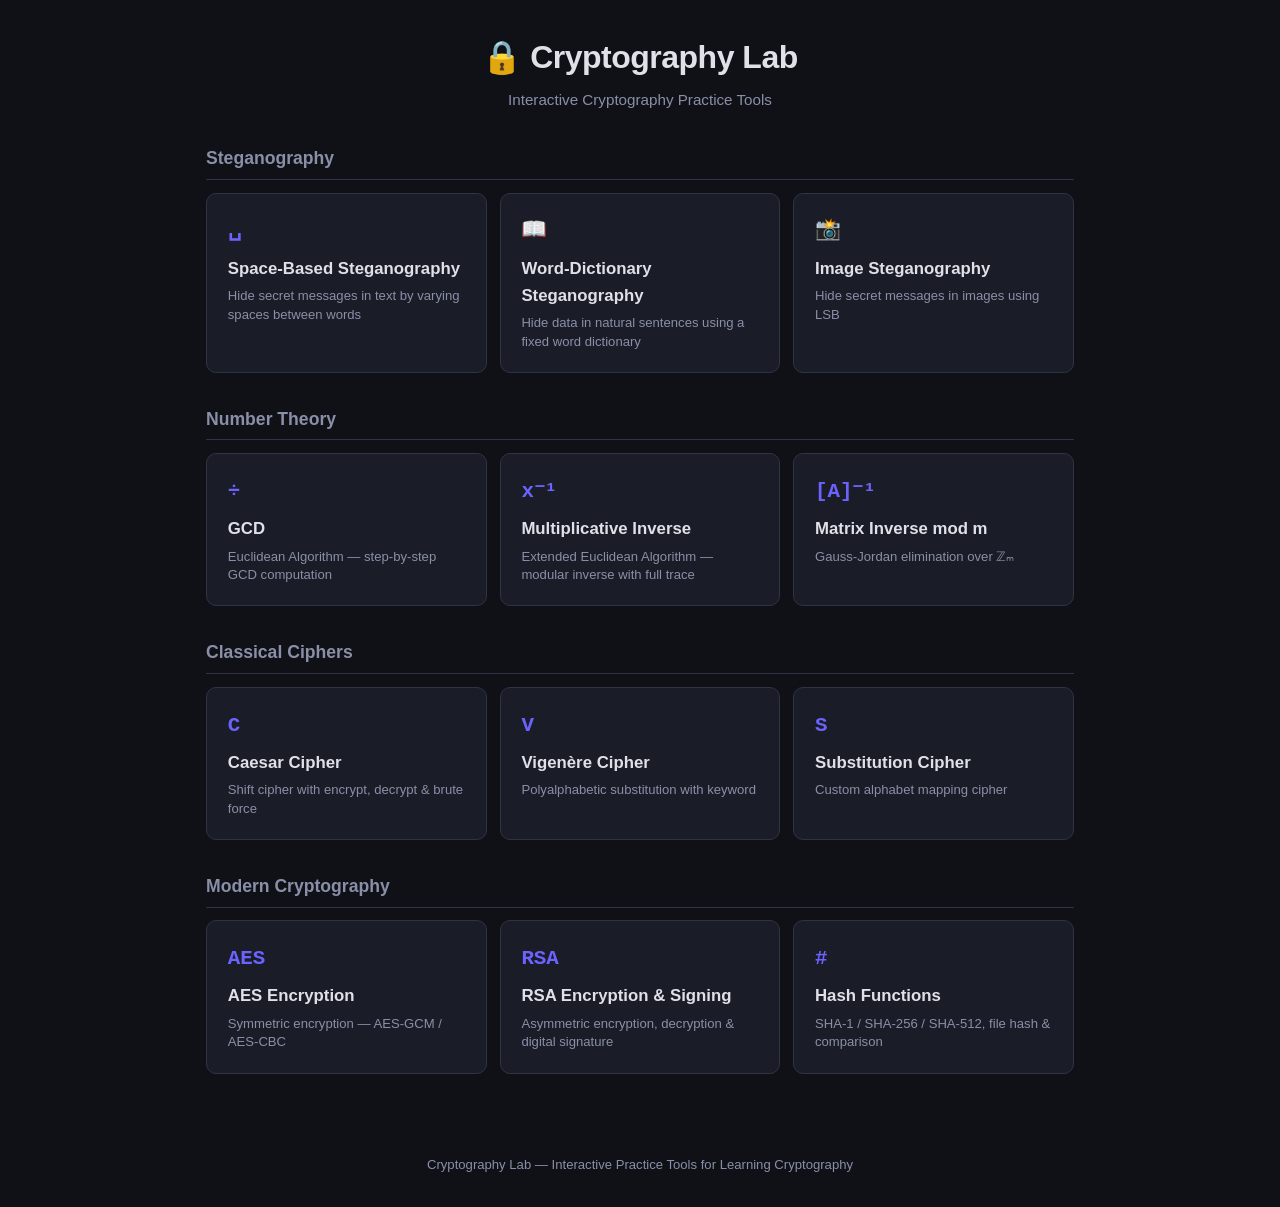
==== index.html @ 2bc370bc "Initial commit" ====
<!DOCTYPE html>
<html lang="en">
<head>
    <meta charset="UTF-8">
    <meta name="viewport" content="width=device-width, initial-scale=1.0">
    <title>Cryptography Lab</title>
    <link rel="stylesheet" href="css/style.css">
</head>
<body>
    <header>
        <h1>&#128274; Cryptography Lab</h1>
        <p class="subtitle">Interactive Cryptography Practice Tools</p>
    </header>

    <main id="app"></main>

    <footer>
        <p>Cryptography Lab &mdash; Interactive Practice Tools for Learning Cryptography</p>
    </footer>

    <script src="js/tools-config.js"></script>
    <script src="js/template.js"></script>
    <script>generateIndex('app');</script>
</body>
</html>
---- css/style.css ----
/* ===== Reset & Base ===== */
*, *::before, *::after { box-sizing: border-box; margin: 0; padding: 0; }

:root {
    --bg: #0f1117;
    --surface: #1a1d27;
    --surface2: #232734;
    --border: #2e3345;
    --text: #e0e0e8;
    --text-dim: #8a8fa8;
    --accent: #6c63ff;
    --accent-hover: #5a52e0;
    --green: #4caf50;
    --red: #ef5350;
    --orange: #ff9800;
    --radius: 10px;
    --font-mono: 'Courier New', Consolas, monospace;
}

body {
    font-family: -apple-system, BlinkMacSystemFont, 'Segoe UI', Roboto, sans-serif;
    background: var(--bg);
    color: var(--text);
    line-height: 1.6;
    min-height: 100vh;
}

/* ===== Header ===== */
header {
    text-align: center;
    padding: 2rem 1rem 1rem;
}

header h1 {
    font-size: 2rem;
    font-weight: 700;
    letter-spacing: -0.5px;
}

header h1 a {
    color: inherit;
    text-decoration: none;
}

header h1 a:hover {
    color: var(--accent);
}

header .subtitle {
    color: var(--text-dim);
    font-size: 0.95rem;
    margin-top: 0.3rem;
}

/* ===== Breadcrumb nav ===== */
.breadcrumb {
    max-width: 900px;
    margin: 0 auto;
    padding: 0 1rem;
    font-size: 0.85rem;
}

.breadcrumb a {
    color: var(--accent);
    text-decoration: none;
}

.breadcrumb a:hover {
    text-decoration: underline;
}

.breadcrumb span {
    color: var(--text-dim);
}

/* ===== Landing page cards ===== */
.card-grid {
    margin-bottom: 2rem;
}

.section-title {
    font-size: 1.1rem;
    color: var(--text-dim);
    margin-bottom: 0.8rem;
    padding-bottom: 0.4rem;
    border-bottom: 1px solid var(--border);
}

.cards {
    display: grid;
    grid-template-columns: repeat(auto-fill, minmax(250px, 1fr));
    gap: 0.8rem;
}

.nav-card {
    display: block;
    background: var(--surface);
    border: 1px solid var(--border);
    border-radius: var(--radius);
    padding: 1.3rem;
    text-decoration: none;
    color: var(--text);
    transition: border-color 0.2s, transform 0.15s;
}

.nav-card:hover {
    border-color: var(--accent);
    transform: translateY(-2px);
}

.nav-card-icon {
    display: inline-block;
    font-family: var(--font-mono);
    font-size: 1.3rem;
    font-weight: 700;
    color: var(--accent);
    margin-bottom: 0.5rem;
}

.nav-card h3 {
    font-size: 1.05rem;
    margin-bottom: 0.3rem;
}

.nav-card p {
    font-size: 0.82rem;
    color: var(--text-dim);
    line-height: 1.4;
}

/* ===== Main ===== */
main {
    max-width: 900px;
    margin: 0 auto;
    padding: 1rem;
}

/* ===== Tool Card ===== */
.tool-card {
    background: var(--surface);
    border: 1px solid var(--border);
    border-radius: var(--radius);
    padding: 1.5rem;
    margin-bottom: 1.2rem;
}

.tool-card h2 {
    font-size: 1.25rem;
    margin-bottom: 0.4rem;
}

.tool-card .description {
    color: var(--text-dim);
    font-size: 0.88rem;
    margin-bottom: 1rem;
}

/* ===== Inputs ===== */
.input-row {
    display: flex;
    gap: 0.8rem;
    align-items: flex-end;
    margin-bottom: 0.8rem;
    flex-wrap: wrap;
}

.input-group {
    display: flex;
    flex-direction: column;
    gap: 0.3rem;
}

.input-group.flex-grow {
    flex: 1;
    min-width: 200px;
}

label {
    font-size: 0.82rem;
    color: var(--text-dim);
    font-weight: 500;
}

input[type="text"],
input[type="number"],
textarea,
select {
    background: var(--bg);
    color: var(--text);
    border: 1px solid var(--border);
    border-radius: 6px;
    padding: 0.55rem 0.75rem;
    font-size: 0.9rem;
    font-family: var(--font-mono);
    outline: none;
    transition: border-color 0.2s;
    width: 100%;
}

input:focus, textarea:focus, select:focus {
    border-color: var(--accent);
}

textarea {
    resize: vertical;
}

/* ===== Buttons ===== */
.btn-row {
    display: flex;
    gap: 0.5rem;
    margin-bottom: 0.8rem;
    flex-wrap: wrap;
    align-items: center;
}

.btn {
    background: var(--accent);
    color: #fff;
    border: none;
    padding: 0.55rem 1.2rem;
    border-radius: 6px;
    cursor: pointer;
    font-size: 0.88rem;
    font-weight: 500;
    transition: background 0.2s;
    white-space: nowrap;
}

.btn:hover { background: var(--accent-hover); }

.btn-secondary {
    background: var(--surface2);
    border: 1px solid var(--border);
}

.btn-secondary:hover {
    background: var(--border);
}

.btn-accent {
    background: var(--orange);
}

.btn-accent:hover {
    background: #e68a00;
}

.btn-copy {
    background: none;
    border: none;
    cursor: pointer;
    font-size: 1rem;
    padding: 0.2rem 0.4rem;
    border-radius: 4px;
    transition: background 0.2s;
}

.btn-copy:hover {
    background: var(--surface2);
}

/* ===== Output ===== */
.output-area {
    background: var(--bg);
    border: 1px solid var(--border);
    border-radius: 6px;
    padding: 1rem;
    font-family: var(--font-mono);
    font-size: 0.88rem;
    line-height: 1.7;
    white-space: pre-wrap;
    word-break: break-all;
    min-height: 2.5rem;
    margin-top: 0.6rem;
}

.output-area:empty { display: none; }

.output-area .result { color: var(--green); font-weight: 700; margin-top: 0.5rem; }
.output-area .error { color: var(--red); font-weight: 600; }
.output-area .highlight { color: var(--accent); font-weight: 600; }

/* ===== Hash Results ===== */
.hash-results { margin-top: 0.8rem; }

.hash-row {
    display: flex;
    align-items: center;
    gap: 0.8rem;
    padding: 0.6rem 0;
    border-bottom: 1px solid var(--border);
}

.hash-row:last-child { border-bottom: none; }

.hash-label {
    font-size: 0.82rem;
    font-weight: 600;
    color: var(--accent);
    min-width: 65px;
}

.hash-value {
    font-family: var(--font-mono);
    font-size: 0.82rem;
    color: var(--text);
    word-break: break-all;
    flex: 1;
}

/* ===== Drop Zone ===== */
.drop-zone {
    border: 2px dashed var(--border);
    border-radius: var(--radius);
    padding: 2rem;
    text-align: center;
    color: var(--text-dim);
    cursor: pointer;
    transition: border-color 0.2s, background 0.2s;
    margin-bottom: 0.8rem;
}

.drop-zone:hover, .drop-zone.dragover {
    border-color: var(--accent);
    background: rgba(108, 99, 255, 0.05);
}

/* ===== Step Table ===== */
.step-table {
    width: 100%;
    border-collapse: collapse;
    margin: 0.5rem 0;
    font-family: var(--font-mono);
    font-size: 0.85rem;
}

.step-table th {
    background: var(--surface2);
    color: var(--accent);
    padding: 0.4rem 0.6rem;
    text-align: center;
    border: 1px solid var(--border);
    font-weight: 600;
}

.step-table td {
    padding: 0.35rem 0.6rem;
    text-align: center;
    border: 1px solid var(--border);
    word-break: break-all;
    max-width: 300px;
}

.step-table tr:nth-child(even) {
    background: rgba(255,255,255,0.02);
}

/* ===== Matrix Grid ===== */
.matrix-grid {
    display: inline-grid;
    gap: 4px;
    margin-top: 0.3rem;
}

.matrix-grid input {
    width: 60px;
    text-align: center;
    padding: 0.4rem;
    font-family: var(--font-mono);
    font-size: 0.9rem;
    background: var(--bg);
    color: var(--text);
    border: 1px solid var(--border);
    border-radius: 4px;
}

.matrix-grid input:focus {
    border-color: var(--accent);
    outline: none;
}

.matrix-display {
    display: inline-grid;
    gap: 2px;
    margin: 0.5rem 0;
    padding: 0.5rem;
    border-left: 3px solid var(--accent);
    border-right: 3px solid var(--accent);
    border-radius: 2px;
}

.matrix-display span {
    text-align: center;
    padding: 0.25rem 0.5rem;
    font-family: var(--font-mono);
    font-size: 0.88rem;
}

/* ===== Canvas preview (stego) ===== */
.canvas-row {
    display: flex;
    gap: 1rem;
    margin: 1rem 0;
    flex-wrap: wrap;
}

.canvas-box {
    flex: 1;
    min-width: 200px;
}

.canvas-box label {
    display: block;
    margin-bottom: 0.4rem;
    font-weight: 600;
    color: var(--accent);
}

.canvas-box canvas {
    max-width: 100%;
    border: 1px solid var(--border);
    border-radius: 6px;
    background: #000;
}

/* ===== LSB bit cells ===== */
.bit-grid {
    display: grid;
    grid-template-columns: repeat(9, auto);
    gap: 2px;
    margin: 0.5rem 0;
    font-family: var(--font-mono);
    font-size: 0.82rem;
}

.bit-cell {
    padding: 0.3rem 0.4rem;
    text-align: center;
    border: 1px solid var(--border);
    border-radius: 3px;
}

.bit-cell.lsb {
    font-weight: 700;
}

.bit-cell.lsb-changed {
    color: var(--red);
    font-weight: 700;
}

.bit-cell.lsb-same {
    color: var(--green);
    font-weight: 700;
}

/* ===== Match indicator ===== */
.match { color: var(--green); font-weight: 700; }
.no-match { color: var(--red); font-weight: 700; }

/* ===== Tool Navigation (prev/next) ===== */
.tool-nav {
    display: flex;
    justify-content: space-between;
    align-items: center;
    margin-top: 1.5rem;
    padding: 1rem 0;
    border-top: 1px solid var(--border);
    gap: 0.5rem;
}

.tool-nav-link {
    color: var(--accent);
    text-decoration: none;
    font-size: 0.88rem;
    padding: 0.4rem 0.8rem;
    border: 1px solid var(--border);
    border-radius: 6px;
    transition: background 0.2s, border-color 0.2s;
    white-space: nowrap;
}

.tool-nav-link:hover {
    background: var(--surface);
    border-color: var(--accent);
}

.tool-nav-home {
    color: var(--text-dim);
    text-decoration: none;
    font-size: 0.82rem;
}

.tool-nav-home:hover {
    color: var(--accent);
}

/* ===== Footer ===== */
footer {
    text-align: center;
    padding: 2rem 1rem;
    color: var(--text-dim);
    font-size: 0.82rem;
}

/* ===== Responsive ===== */
@media (max-width: 600px) {
    header h1 { font-size: 1.4rem; }
    .cards { grid-template-columns: 1fr; }
    .tool-card { padding: 1rem; }
    .input-row { flex-direction: column; }
}
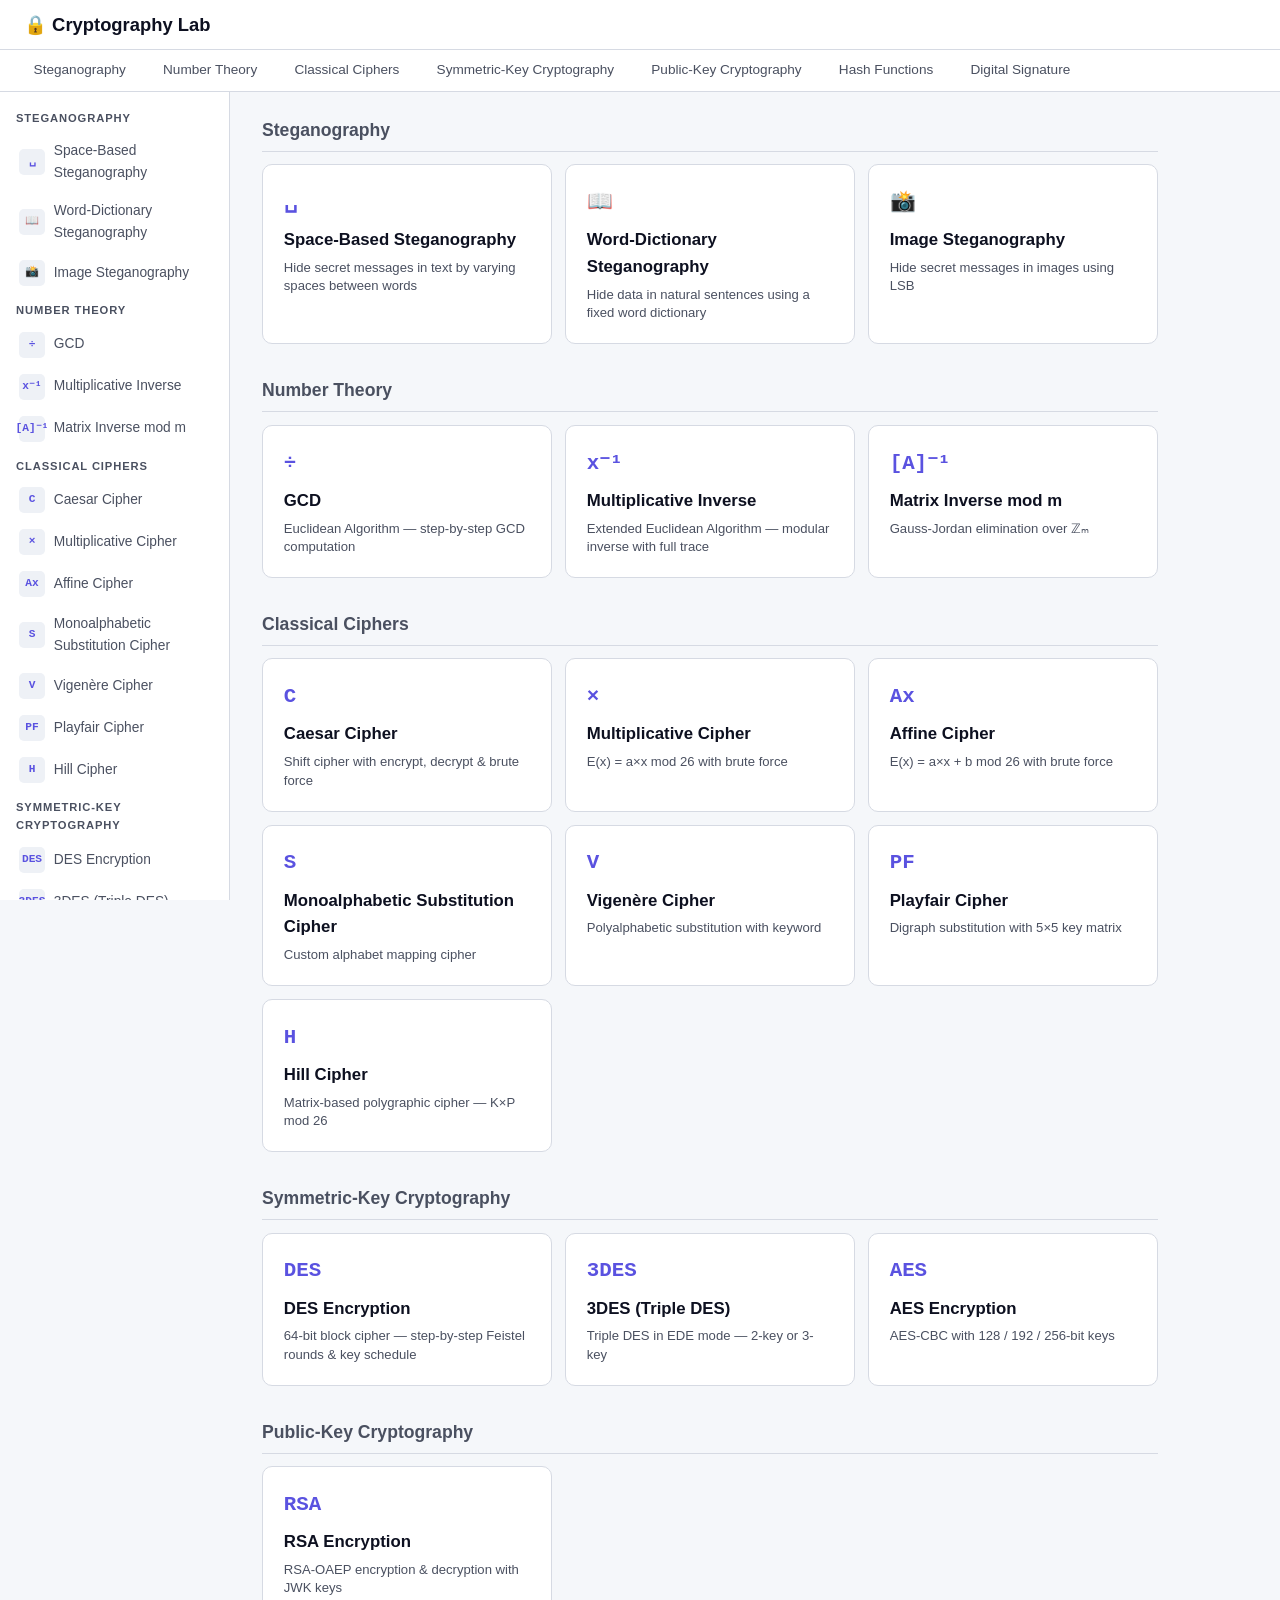
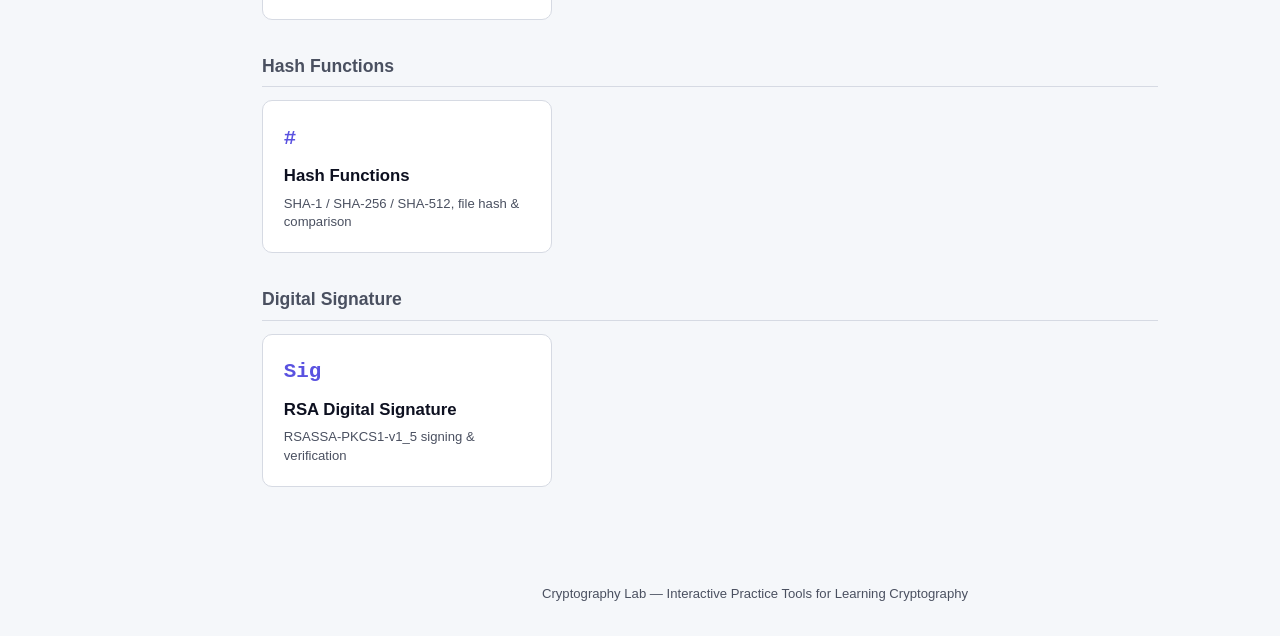
==== commit 67761cb4: "Update homepage contents" ====
--- a/index.html
+++ b/index.html
@@ -8,18 +8,23 @@
 </head>
 <body>
     <header>
-        <h1>&#128274; Cryptography Lab</h1>
-        <p class="subtitle">Interactive Cryptography Practice Tools</p>
+        <h1><a href="index.html">&#128274; Cryptography Lab</a></h1>
     </header>
 
-    <main id="app"></main>
+    <nav class="tabbar" id="tabbar"></nav>
+    <nav class="sidebar" id="sidebar"></nav>
+
+    <main>
+        <div id="tool-content"></div>
+    </main>
 
     <footer>
         <p>Cryptography Lab &mdash; Interactive Practice Tools for Learning Cryptography</p>
     </footer>
 
     <script src="js/tools-config.js"></script>
+    <script src="js/main.js"></script>
     <script src="js/template.js"></script>
-    <script>generateIndex('app');</script>
+    <script>initApp();</script>
 </body>
 </html>
--- a/css/style.css
+++ b/css/style.css
@@ -2,19 +2,22 @@
 *, *::before, *::after { box-sizing: border-box; margin: 0; padding: 0; }
 
 :root {
-    --bg: #0f1117;
-    --surface: #1a1d27;
-    --surface2: #232734;
-    --border: #2e3345;
-    --text: #e0e0e8;
-    --text-dim: #8a8fa8;
-    --accent: #6c63ff;
-    --accent-hover: #5a52e0;
-    --green: #4caf50;
-    --red: #ef5350;
-    --orange: #ff9800;
+    --bg: #f5f7fa;
+    --surface: #ffffff;
+    --surface2: #eef1f6;
+    --border: #d6dae3;
+    --text: #0d1020;
+    --text-dim: #4a5060;
+    --accent: #5a52e0;
+    --accent-hover: #463db8;
+    --green: #2e7d32;
+    --red: #c62828;
+    --orange: #d97706;
     --radius: 10px;
     --font-mono: 'Courier New', Consolas, monospace;
+    --header-h: 50px;
+    --tabbar-h: 42px;
+    --sidebar-w: 230px;
 }
 
 body {
@@ -27,14 +30,20 @@
 
 /* ===== Header ===== */
 header {
-    text-align: center;
-    padding: 2rem 1rem 1rem;
+    position: fixed;
+    top: 0; left: 0; right: 0;
+    height: var(--header-h);
+    background: var(--surface);
+    border-bottom: 1px solid var(--border);
+    display: flex;
+    align-items: center;
+    padding: 0 1.5rem;
+    z-index: 100;
 }
 
 header h1 {
-    font-size: 2rem;
+    font-size: 1.15rem;
     font-weight: 700;
-    letter-spacing: -0.5px;
 }
 
 header h1 a {
@@ -46,18 +55,127 @@
     color: var(--accent);
 }
 
-header .subtitle {
-    color: var(--text-dim);
-    font-size: 0.95rem;
-    margin-top: 0.3rem;
+/* ===== Category Tab Bar ===== */
+.tabbar {
+    position: fixed;
+    top: var(--header-h);
+    left: 0; right: 0;
+    height: var(--tabbar-h);
+    background: var(--surface);
+    border-bottom: 1px solid var(--border);
+    display: flex;
+    align-items: stretch;
+    padding: 0 1rem;
+    z-index: 99;
+    gap: 2px;
+    overflow-x: auto;
+}
+
+.tab {
+    display: flex;
+    align-items: center;
+    padding: 0 1.1rem;
+    font-size: 0.85rem;
+    font-weight: 500;
+    color: var(--text-dim);
+    border-bottom: 2px solid transparent;
+    cursor: pointer;
+    transition: all 0.15s;
+    white-space: nowrap;
+    text-decoration: none;
+}
+
+.tab:hover {
+    color: var(--text);
+    background: rgba(0,0,0,0.04);
+}
+
+.tab.active {
+    color: var(--accent);
+    border-bottom-color: var(--accent);
+    font-weight: 600;
+}
+
+/* ===== Sidebar ===== */
+.sidebar {
+    position: fixed;
+    top: calc(var(--header-h) + var(--tabbar-h));
+    left: 0;
+    bottom: 0;
+    width: var(--sidebar-w);
+    background: var(--surface);
+    border-right: 1px solid var(--border);
+    overflow-y: auto;
+    padding: 0.6rem 0;
+    z-index: 90;
+}
+
+.sidebar-label {
+    padding: 0.5rem 1rem 0.25rem;
+    font-size: 0.7rem;
+    font-weight: 700;
+    text-transform: uppercase;
+    letter-spacing: 0.08em;
+    color: var(--text-dim);
+}
+
+.sidebar-item {
+    display: flex;
+    align-items: center;
+    gap: 0.55rem;
+    padding: 0.5rem 1rem;
+    font-size: 0.86rem;
+    color: var(--text-dim);
+    text-decoration: none;
+    border-left: 3px solid transparent;
+    cursor: pointer;
+    transition: all 0.15s;
+}
+
+.sidebar-item:hover {
+    background: var(--surface2);
+    color: var(--text);
+}
+
+.sidebar-item.active {
+    background: rgba(108,99,255,0.08);
+    color: var(--accent);
+    border-left-color: var(--accent);
+    font-weight: 600;
+}
+
+.sidebar-icon {
+    display: inline-flex;
+    align-items: center;
+    justify-content: center;
+    width: 26px;
+    height: 26px;
+    border-radius: 5px;
+    background: var(--surface2);
+    font-size: 0.7rem;
+    font-weight: 700;
+    color: var(--accent);
+    font-family: var(--font-mono);
+    flex-shrink: 0;
+}
+
+.sidebar-item.active .sidebar-icon {
+    background: var(--accent);
+    color: #fff;
+}
+
+/* ===== Main Content ===== */
+main {
+    margin-left: var(--sidebar-w);
+    margin-top: calc(var(--header-h) + var(--tabbar-h));
+    padding: 1.5rem 2rem 2rem;
+    max-width: 960px;
 }
 
 /* ===== Breadcrumb nav ===== */
 .breadcrumb {
-    max-width: 900px;
-    margin: 0 auto;
-    padding: 0 1rem;
-    font-size: 0.85rem;
+    font-size: 0.82rem;
+    margin-bottom: 1rem;
 }
 
 .breadcrumb a {
@@ -88,7 +206,7 @@
 
 .cards {
     display: grid;
-    grid-template-columns: repeat(auto-fill, minmax(250px, 1fr));
+    grid-template-columns: repeat(auto-fill, minmax(220px, 1fr));
     gap: 0.8rem;
 }
 
@@ -126,13 +244,6 @@
     font-size: 0.82rem;
     color: var(--text-dim);
     line-height: 1.4;
-}
-
-/* ===== Main ===== */
-main {
-    max-width: 900px;
-    margin: 0 auto;
-    padding: 1rem;
 }
 
 /* ===== Tool Card ===== */
@@ -353,7 +464,7 @@
 }
 
 .step-table tr:nth-child(even) {
-    background: rgba(255,255,255,0.02);
+    background: rgba(0,0,0,0.025);
 }
 
 /* ===== Matrix Grid ===== */
@@ -441,73 +552,33 @@
     border-radius: 3px;
 }
 
-.bit-cell.lsb {
-    font-weight: 700;
-}
-
-.bit-cell.lsb-changed {
-    color: var(--red);
-    font-weight: 700;
-}
-
-.bit-cell.lsb-same {
-    color: var(--green);
-    font-weight: 700;
-}
+.bit-cell.lsb { font-weight: 700; }
+.bit-cell.lsb-changed { color: var(--red); font-weight: 700; }
+.bit-cell.lsb-same { color: var(--green); font-weight: 700; }
 
 /* ===== Match indicator ===== */
 .match { color: var(--green); font-weight: 700; }
 .no-match { color: var(--red); font-weight: 700; }
 
-/* ===== Tool Navigation (prev/next) ===== */
-.tool-nav {
-    display: flex;
-    justify-content: space-between;
-    align-items: center;
-    margin-top: 1.5rem;
-    padding: 1rem 0;
-    border-top: 1px solid var(--border);
-    gap: 0.5rem;
-}
-
-.tool-nav-link {
-    color: var(--accent);
-    text-decoration: none;
-    font-size: 0.88rem;
-    padding: 0.4rem 0.8rem;
-    border: 1px solid var(--border);
-    border-radius: 6px;
-    transition: background 0.2s, border-color 0.2s;
-    white-space: nowrap;
-}
-
-.tool-nav-link:hover {
-    background: var(--surface);
-    border-color: var(--accent);
-}
-
-.tool-nav-home {
-    color: var(--text-dim);
-    text-decoration: none;
-    font-size: 0.82rem;
-}
-
-.tool-nav-home:hover {
-    color: var(--accent);
-}
-
 /* ===== Footer ===== */
 footer {
     text-align: center;
     padding: 2rem 1rem;
     color: var(--text-dim);
     font-size: 0.82rem;
+    margin-left: var(--sidebar-w);
 }
 
 /* ===== Responsive ===== */
-@media (max-width: 600px) {
-    header h1 { font-size: 1.4rem; }
-    .cards { grid-template-columns: 1fr; }
+@media (max-width: 768px) {
+    :root {
+        --sidebar-w: 0px;
+    }
+    .sidebar { display: none; }
+    .tabbar { overflow-x: auto; }
+    header h1 { font-size: 1rem; }
+    main { padding: 1rem; }
     .tool-card { padding: 1rem; }
     .input-row { flex-direction: column; }
-}
+    .cards { grid-template-columns: 1fr; }
+}
